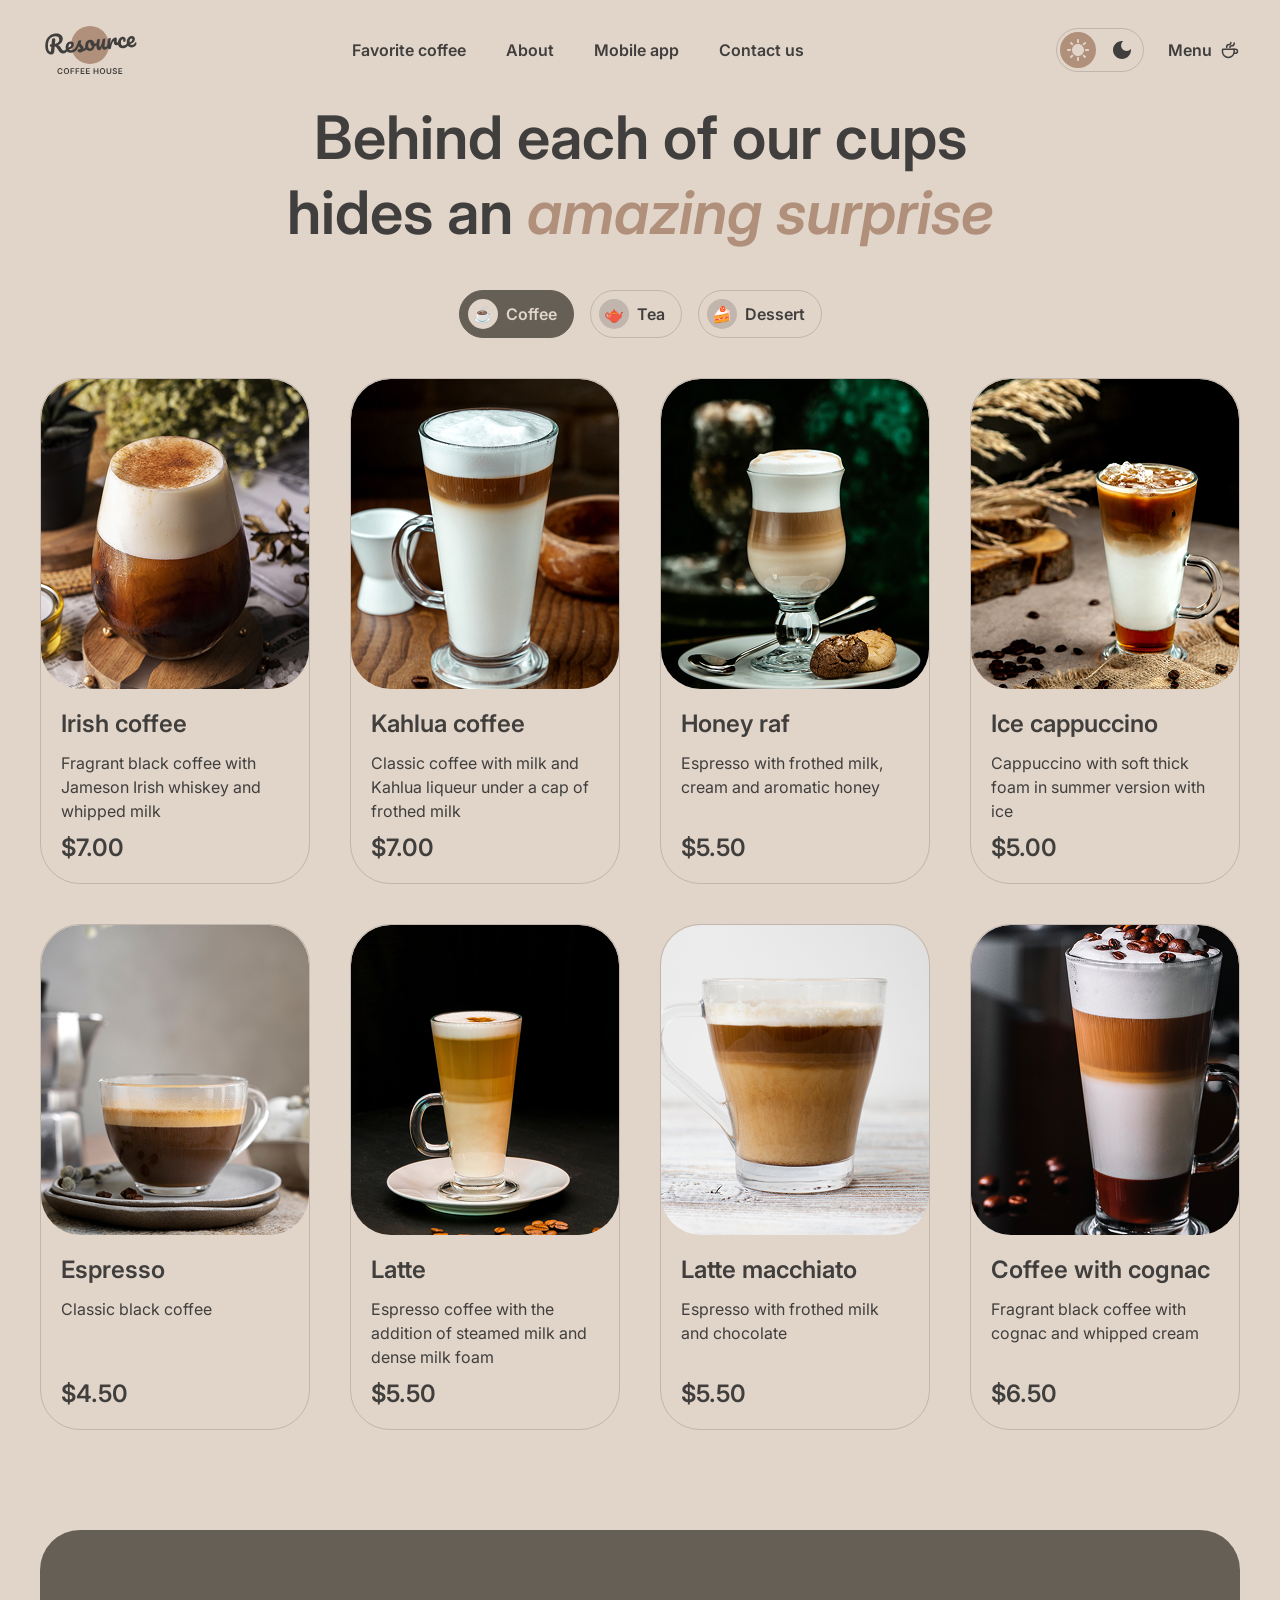
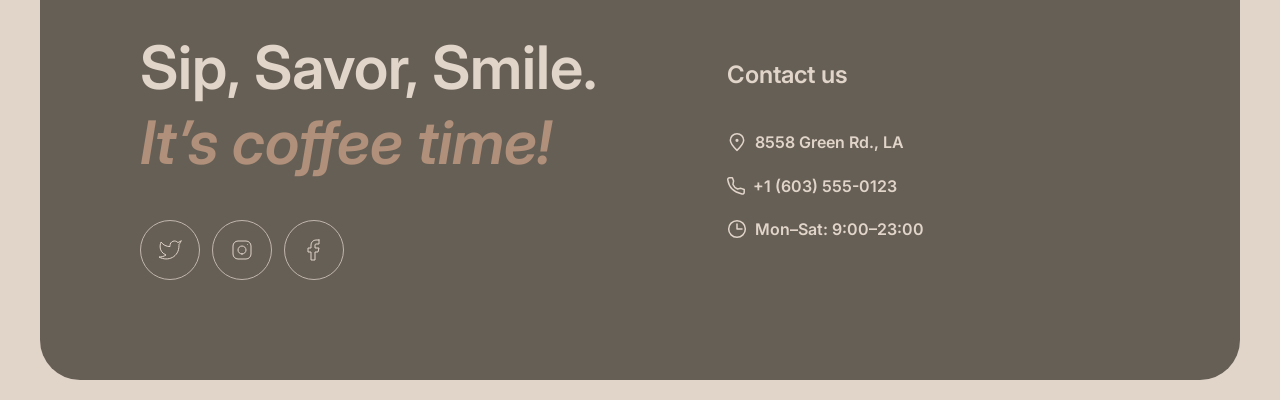
==== coffee.html @ 19d577c6 "fix: adaptability" ====
<!doctype html>
<html lang="ru" data-theme="light">
  <head>
    <meta charset="UTF-8" />
    <meta name="viewport" content="width=device-width, initial-scale=1.0" />
    <title>Coffee House</title>
    <script src="./script.js"></script>
    <link
      href="https://fonts.googleapis.com/css2?family=Inter:wght@400;600&family=Playfair+Display:ital,wght@1,500;1,600&display=swap"
      rel="stylesheet"
    />
    <link rel="stylesheet" href="./css/style.css" />
  </head>
  <body>
    <div class="container">
      <header class="header">
        <div class="header-menu">
          <div class="logo">
            <a href="./index.html">
              <img src="./img/logo.svg" class="light" alt="Coffee House Logo" />
              <img
                src="./img/logo-dark.svg"
                class="dark"
                alt="Coffee House Logo"
              />
            </a>
          </div>

          <nav>
            <ul class="nav">
              <li><a class="link" href="./index.html">Favorite coffee</a></li>
              <li><a class="link" href="./index.html#about">About</a></li>
              <li><a class="link" href="./index.html#mobile">Mobile app</a></li>
              <li>
                <a class="link" href="./index.html#contacts">Contact us</a>
              </li>
            </ul>
          </nav>

          <div class="actions">
            <button
              class="theme-switch"
              id="theme-switch"
              aria-label="Toggle theme"
            >
              <img
                src="./img/Theme-switch.svg"
                class="light"
                alt="switch"
                aria-hidden="true"
              />
              <img
                src="./img/dark-border-primary.svg"
                class="dark"
                alt="switch"
                aria-hidden="true"
              />
            </button>
            <a href="./coffee.html" class="coffee-menu">
              <span>Menu</span>
              <img src="./img/coffee-cup.svg" class="light" alt="Menu" />
              <img src="./img/coffee-dark.svg" class="dark" alt="Menu" />
            </a>
            <div class="coffee-menu-burger">
              <img src="./img/menu.svg" alt="menu" />
            </div>
          </div>
        </div>
      </header>

      <main>
        <section class="menu-section">
          <h2 class="menu-title">
            Behind each of our cups hides an
            <span class="menu-accent">amazing surprise</span>
          </h2>

          <ul class="menu-tabs">
            <li>
              <a class="tab-btn active" href="./coffee.html">
                <span class="tab-icon">☕️</span>
                <span class="tab-text">Coffee</span>
              </a>
            </li>
            <li>
              <a class="tab-btn" href="./tea.html">
                <span class="tab-icon">🫖</span>
                <span class="tab-text">Tea</span>
              </a>
            </li>
            <li>
              <a class="tab-btn" href="./dessert.html">
                <span class="tab-icon">🍰</span>
                <span class="tab-text">Dessert</span>
              </a>
            </li>
          </ul>

          <div class="menu-card">
            <article class="card">
              <div class="card-img-wrapper">
                <img src="./img/coffee-1.jpg" alt="Irish coffee" />
              </div>
              <div class="card-content">
                <h3 class="card-title">Irish coffee</h3>
                <p class="card-description">
                  Fragrant black coffee with Jameson Irish whiskey and whipped
                  milk
                </p>
                <div class="card-price">$7.00</div>
              </div>
            </article>

            <article class="card">
              <div class="card-img-wrapper">
                <img src="./img/coffee-2.jpg" alt="Kahlua coffee" />
              </div>
              <div class="card-content">
                <h3 class="card-title">Kahlua coffee</h3>
                <p class="card-description">
                  Classic coffee with milk and Kahlua liqueur under a cap of
                  frothed milk
                </p>
                <div class="card-price">$7.00</div>
              </div>
            </article>

            <article class="card">
              <div class="card-img-wrapper">
                <img src="./img/coffee-3.jpg" alt="Honey raf" />
              </div>
              <div class="card-content">
                <h3 class="card-title">Honey raf</h3>
                <p class="card-description">
                  Espresso with frothed milk, cream and aromatic honey
                </p>
                <div class="card-price">$5.50</div>
              </div>
            </article>

            <article class="card">
              <div class="card-img-wrapper">
                <img src="./img/coffee-4.jpg" alt="Ice cappuccino" />
              </div>
              <div class="card-content">
                <h3 class="card-title">Ice cappuccino</h3>
                <p class="card-description">
                  Cappuccino with soft thick foam in summer version with ice
                </p>
                <div class="card-price">$5.00</div>
              </div>
            </article>

            <article class="card card-none">
              <div class="card-img-wrapper">
                <img src="./img/coffee-5.jpg" alt="Espresso" />
              </div>
              <div class="card-content">
                <h3 class="card-title">Espresso</h3>
                <p class="card-description">Classic black coffee</p>
                <div class="card-price">$4.50</div>
              </div>
            </article>

            <article class="card card-none">
              <div class="card-img-wrapper">
                <img src="./img/coffee-6.jpg" alt="Latte" />
              </div>
              <div class="card-content">
                <h3 class="card-title">Latte</h3>
                <p class="card-description">
                  Espresso coffee with the addition of steamed milk and dense
                  milk foam
                </p>
                <div class="card-price">$5.50</div>
              </div>
            </article>

            <article class="card card-none">
              <div class="card-img-wrapper">
                <img src="./img/coffee-7.jpg" alt="Latte macchiato" />
              </div>
              <div class="card-content">
                <h3 class="card-title">Latte macchiato</h3>
                <p class="card-description">
                  Espresso with frothed milk and chocolate
                </p>
                <div class="card-price">$5.50</div>
              </div>
            </article>

            <article class="card card-none">
              <div class="card-img-wrapper">
                <img src="./img/coffee-8.jpg" alt="Coffee with cognac" />
              </div>
              <div class="card-content">
                <h3 class="card-title">Coffee with cognac</h3>
                <p class="card-description">
                  Fragrant black coffee with cognac and whipped cream
                </p>
                <div class="card-price">$6.50</div>
              </div>
            </article>
          </div>
          <img class="button-add" src="./img/button-icon-dark.svg" alt="button" />
        </section>
      </main>

      <footer class="footer" id="contacts">
        <div class="footer__container">
          <div class="footer__offer">
            <h2 class="footer-title">
              Sip, Savor, Smile. <br />
              <span class="footer-accent">It’s coffee time!</span>
            </h2>

            <div class="footer__socials">
              <a href="https://twitter.com" target="_blank" class="social-link">
                <img src="./img/tw.svg" alt="twitter" />
              </a>
              <a
                href="https://instagram.com"
                target="_blank"
                class="social-link"
              >
                <img src="./img/in.svg" alt="instagram" />
              </a>
              <a
                href="https://facebook.com"
                target="_blank"
                class="social-link"
              >
                <img src="./img/fb.svg" alt="facebook" />
              </a>
            </div>
          </div>

          <div class="footer__contacts">
            <h3 class="footer__subtitle">Contact us</h3>

            <ul class="footer__list">
              <li>
                <a
                  href="https://maps.google.com"
                  target="_blank"
                  class="footer__link"
                >
                  <img src="./img/pin-alt.svg" alt="maps" />
                  <span>8558 Green Rd., LA</span>
                </a>
              </li>
              <li>
                <a href="tel:+16035550123" class="footer__link">
                  <img src="./img/tel.svg" alt="tel" />
                  <span>+1 (603) 555-0123</span>
                </a>
              </li>
              <li>
                <div class="footer__link">
                  <img src="./img/clock.svg" alt="clock" />
                  <span>Mon–Sat: 9:00–23:00</span>
                </div>
              </li>
            </ul>
          </div>
        </div>
      </footer>
    </div>
  </body>
</html>
---- css/style.css ----
@import url("reset.css");
@import url("variables.css");
@import url("header.css");
@import url("slider.css");
@import url("about.css");
@import url("download.css");
@import url("footer.css");
@import url("menu.css");



body {
  background-color: var(--bg-page);
  color: var(--text-primary);
  line-height: 1.5;
}

.container {
  max-width: 1440px;
  min-width: 380px;
  margin: 0 auto;
  padding: 20px 40px;
}

@media (max-width: 480px) {
  .container {
    padding: 20px 16px;
  }
}
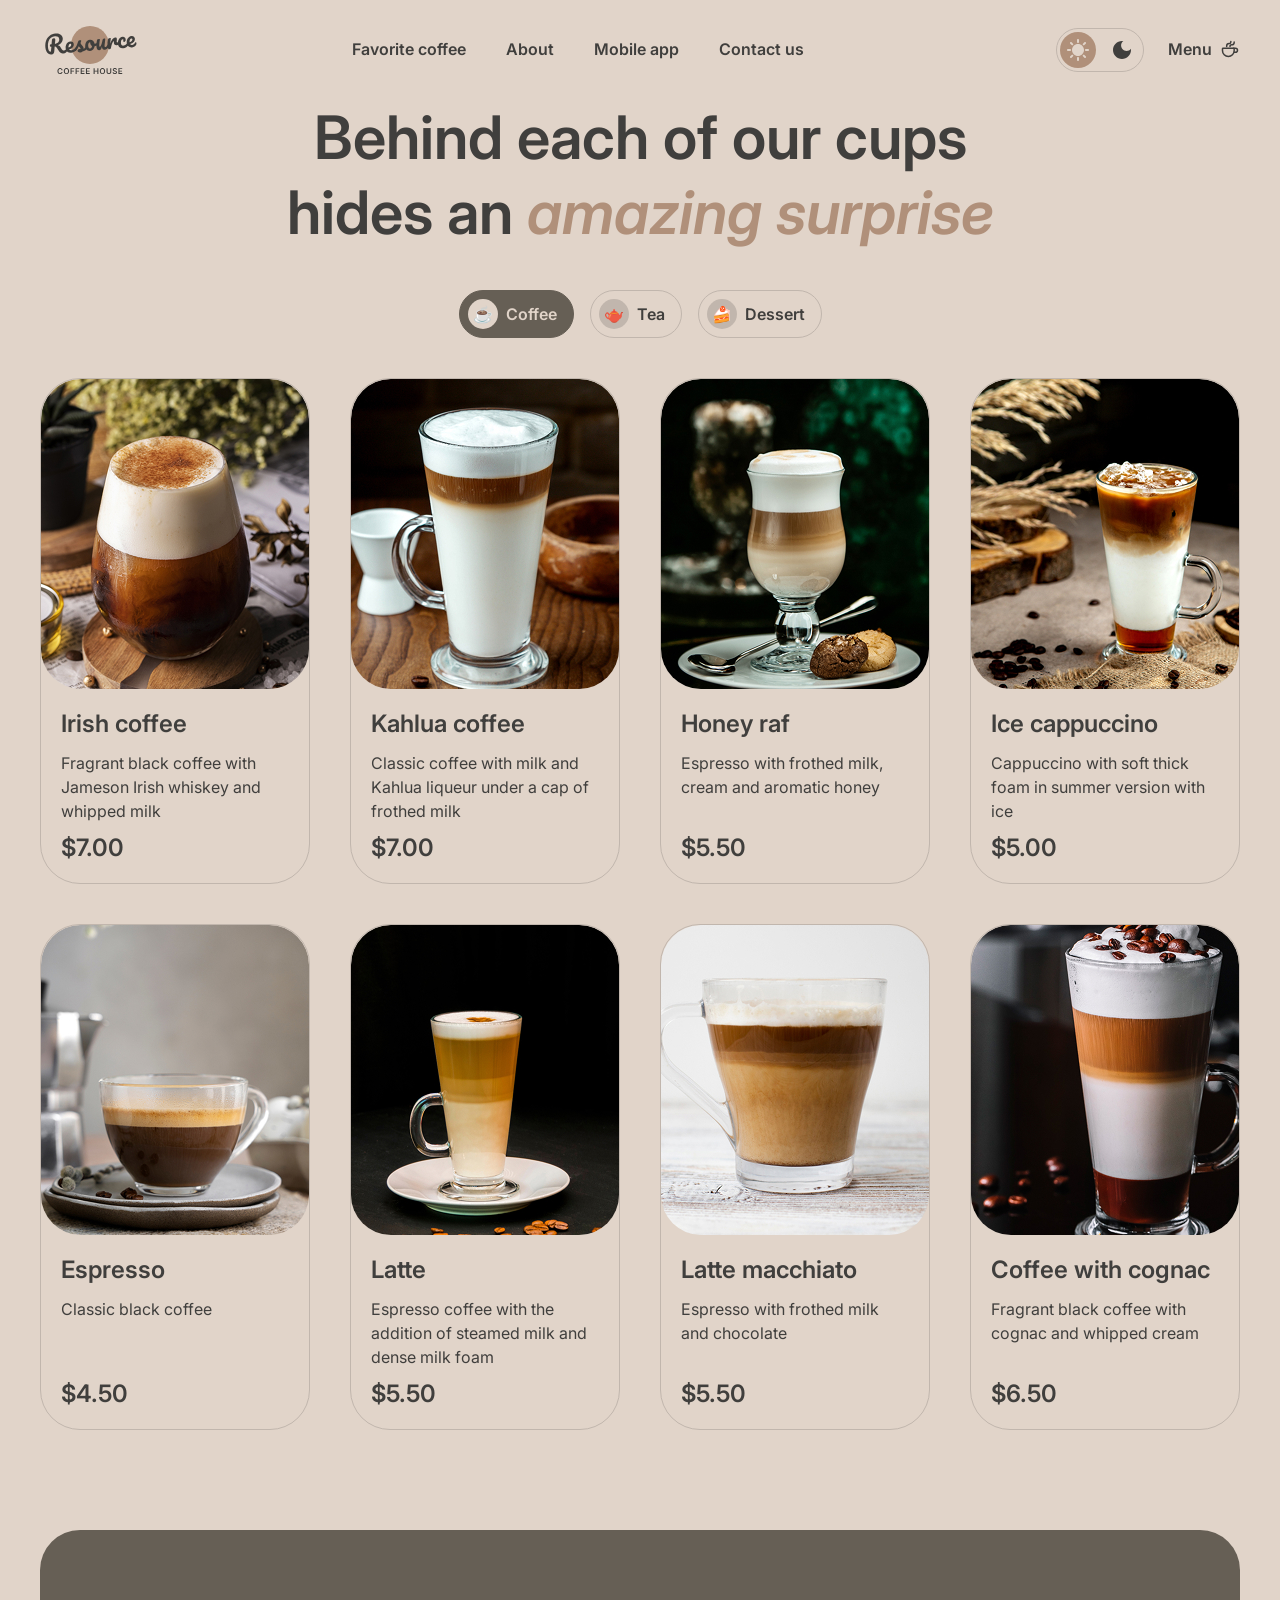
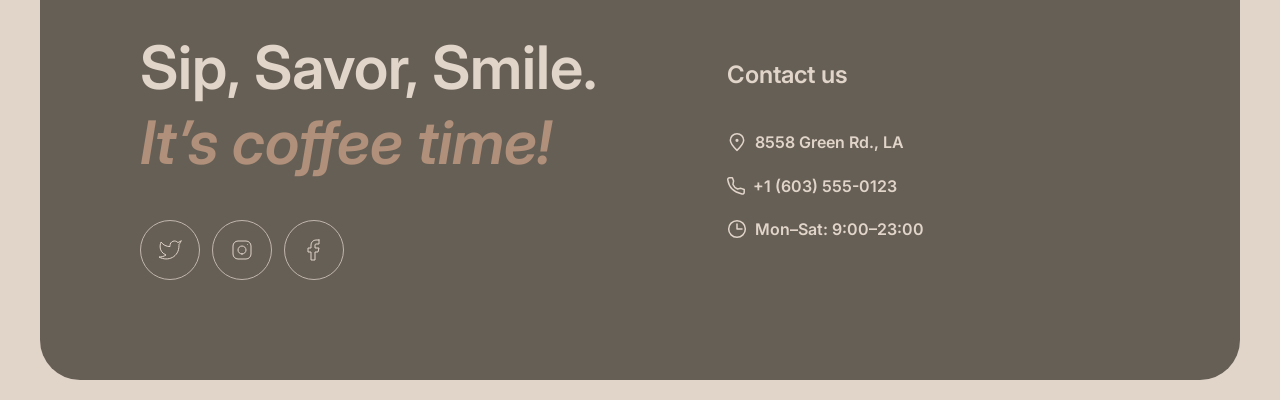
==== commit 83074350: "fix: hover link" ====
--- a/coffee.html
+++ b/coffee.html
@@ -28,11 +28,11 @@
 
           <nav>
             <ul class="nav">
-              <li><a class="link" href="./index.html">Favorite coffee</a></li>
-              <li><a class="link" href="./index.html#about">About</a></li>
-              <li><a class="link" href="./index.html#mobile">Mobile app</a></li>
-              <li>
-                <a class="link" href="./index.html#contacts">Contact us</a>
+              <li><a class="link hover" href="./index.html">Favorite coffee</a></li>
+              <li><a class="link hover" href="./index.html#about">About</a></li>
+              <li><a class="link hover" href="./index.html#mobile">Mobile app</a></li>
+              <li>
+                <a class="link hover" href="./index.html#contacts">Contact us</a>
               </li>
             </ul>
           </nav>
@@ -56,13 +56,23 @@
                 aria-hidden="true"
               />
             </button>
-            <a href="./coffee.html" class="coffee-menu">
+            <a href="./coffee.html" class="coffee-menu hover">
               <span>Menu</span>
-              <img src="./img/coffee-cup.svg" class="light" alt="Menu" />
-              <img src="./img/coffee-dark.svg" class="dark" alt="Menu" />
+              <img
+                src="./img/coffee-cup.svg"
+                class="light"
+                alt="Menu"
+                aria-hidden="true"
+              />
+              <img
+                src="./img/coffee-dark.svg"
+                class="dark"
+                alt="Menu"
+                aria-hidden="true"
+              />
             </a>
             <div class="coffee-menu-burger">
-              <img src="./img/menu.svg" alt="menu" />
+              <img src="./img/menu.svg" alt="menu" aria-hidden="true" />
             </div>
           </div>
         </div>
@@ -70,10 +80,10 @@
 
       <main>
         <section class="menu-section">
-          <h2 class="menu-title">
+          <h1 class="menu-title">
             Behind each of our cups hides an
             <span class="menu-accent">amazing surprise</span>
-          </h2>
+          </h1>
 
           <ul class="menu-tabs">
             <li>
@@ -102,7 +112,7 @@
                 <img src="./img/coffee-1.jpg" alt="Irish coffee" />
               </div>
               <div class="card-content">
-                <h3 class="card-title">Irish coffee</h3>
+                <h2 class="card-title">Irish coffee</h2>
                 <p class="card-description">
                   Fragrant black coffee with Jameson Irish whiskey and whipped
                   milk
@@ -116,7 +126,7 @@
                 <img src="./img/coffee-2.jpg" alt="Kahlua coffee" />
               </div>
               <div class="card-content">
-                <h3 class="card-title">Kahlua coffee</h3>
+                <h2 class="card-title">Kahlua coffee</h2>
                 <p class="card-description">
                   Classic coffee with milk and Kahlua liqueur under a cap of
                   frothed milk
@@ -130,7 +140,7 @@
                 <img src="./img/coffee-3.jpg" alt="Honey raf" />
               </div>
               <div class="card-content">
-                <h3 class="card-title">Honey raf</h3>
+                <h2 class="card-title">Honey raf</h2>
                 <p class="card-description">
                   Espresso with frothed milk, cream and aromatic honey
                 </p>
@@ -143,7 +153,7 @@
                 <img src="./img/coffee-4.jpg" alt="Ice cappuccino" />
               </div>
               <div class="card-content">
-                <h3 class="card-title">Ice cappuccino</h3>
+                <h2 class="card-title">Ice cappuccino</h2>
                 <p class="card-description">
                   Cappuccino with soft thick foam in summer version with ice
                 </p>
@@ -156,7 +166,7 @@
                 <img src="./img/coffee-5.jpg" alt="Espresso" />
               </div>
               <div class="card-content">
-                <h3 class="card-title">Espresso</h3>
+                <h2 class="card-title">Espresso</h2>
                 <p class="card-description">Classic black coffee</p>
                 <div class="card-price">$4.50</div>
               </div>
@@ -167,7 +177,7 @@
                 <img src="./img/coffee-6.jpg" alt="Latte" />
               </div>
               <div class="card-content">
-                <h3 class="card-title">Latte</h3>
+                <h2 class="card-title">Latte</h2>
                 <p class="card-description">
                   Espresso coffee with the addition of steamed milk and dense
                   milk foam
@@ -181,7 +191,7 @@
                 <img src="./img/coffee-7.jpg" alt="Latte macchiato" />
               </div>
               <div class="card-content">
-                <h3 class="card-title">Latte macchiato</h3>
+                <h2 class="card-title">Latte macchiato</h2>
                 <p class="card-description">
                   Espresso with frothed milk and chocolate
                 </p>
@@ -194,7 +204,7 @@
                 <img src="./img/coffee-8.jpg" alt="Coffee with cognac" />
               </div>
               <div class="card-content">
-                <h3 class="card-title">Coffee with cognac</h3>
+                <h2 class="card-title">Coffee with cognac</h2>
                 <p class="card-description">
                   Fragrant black coffee with cognac and whipped cream
                 </p>
@@ -202,7 +212,12 @@
               </div>
             </article>
           </div>
-          <img class="button-add" src="./img/button-icon-dark.svg" alt="button" />
+          <img
+            class="button-add"
+            src="./img/button-icon-dark.svg"
+            alt="button"
+            aria-hidden="true"
+          />
         </section>
       </main>
 
@@ -236,21 +251,21 @@
           </div>
 
           <div class="footer__contacts">
-            <h3 class="footer__subtitle">Contact us</h3>
+            <h2 class="footer__subtitle">Contact us</h2>
 
             <ul class="footer__list">
               <li>
                 <a
                   href="https://maps.google.com"
                   target="_blank"
-                  class="footer__link"
+                  class="footer__link hover"
                 >
                   <img src="./img/pin-alt.svg" alt="maps" />
                   <span>8558 Green Rd., LA</span>
                 </a>
               </li>
               <li>
-                <a href="tel:+16035550123" class="footer__link">
+                <a href="tel:+16035550123" class="footer__link  hover">
                   <img src="./img/tel.svg" alt="tel" />
                   <span>+1 (603) 555-0123</span>
                 </a>
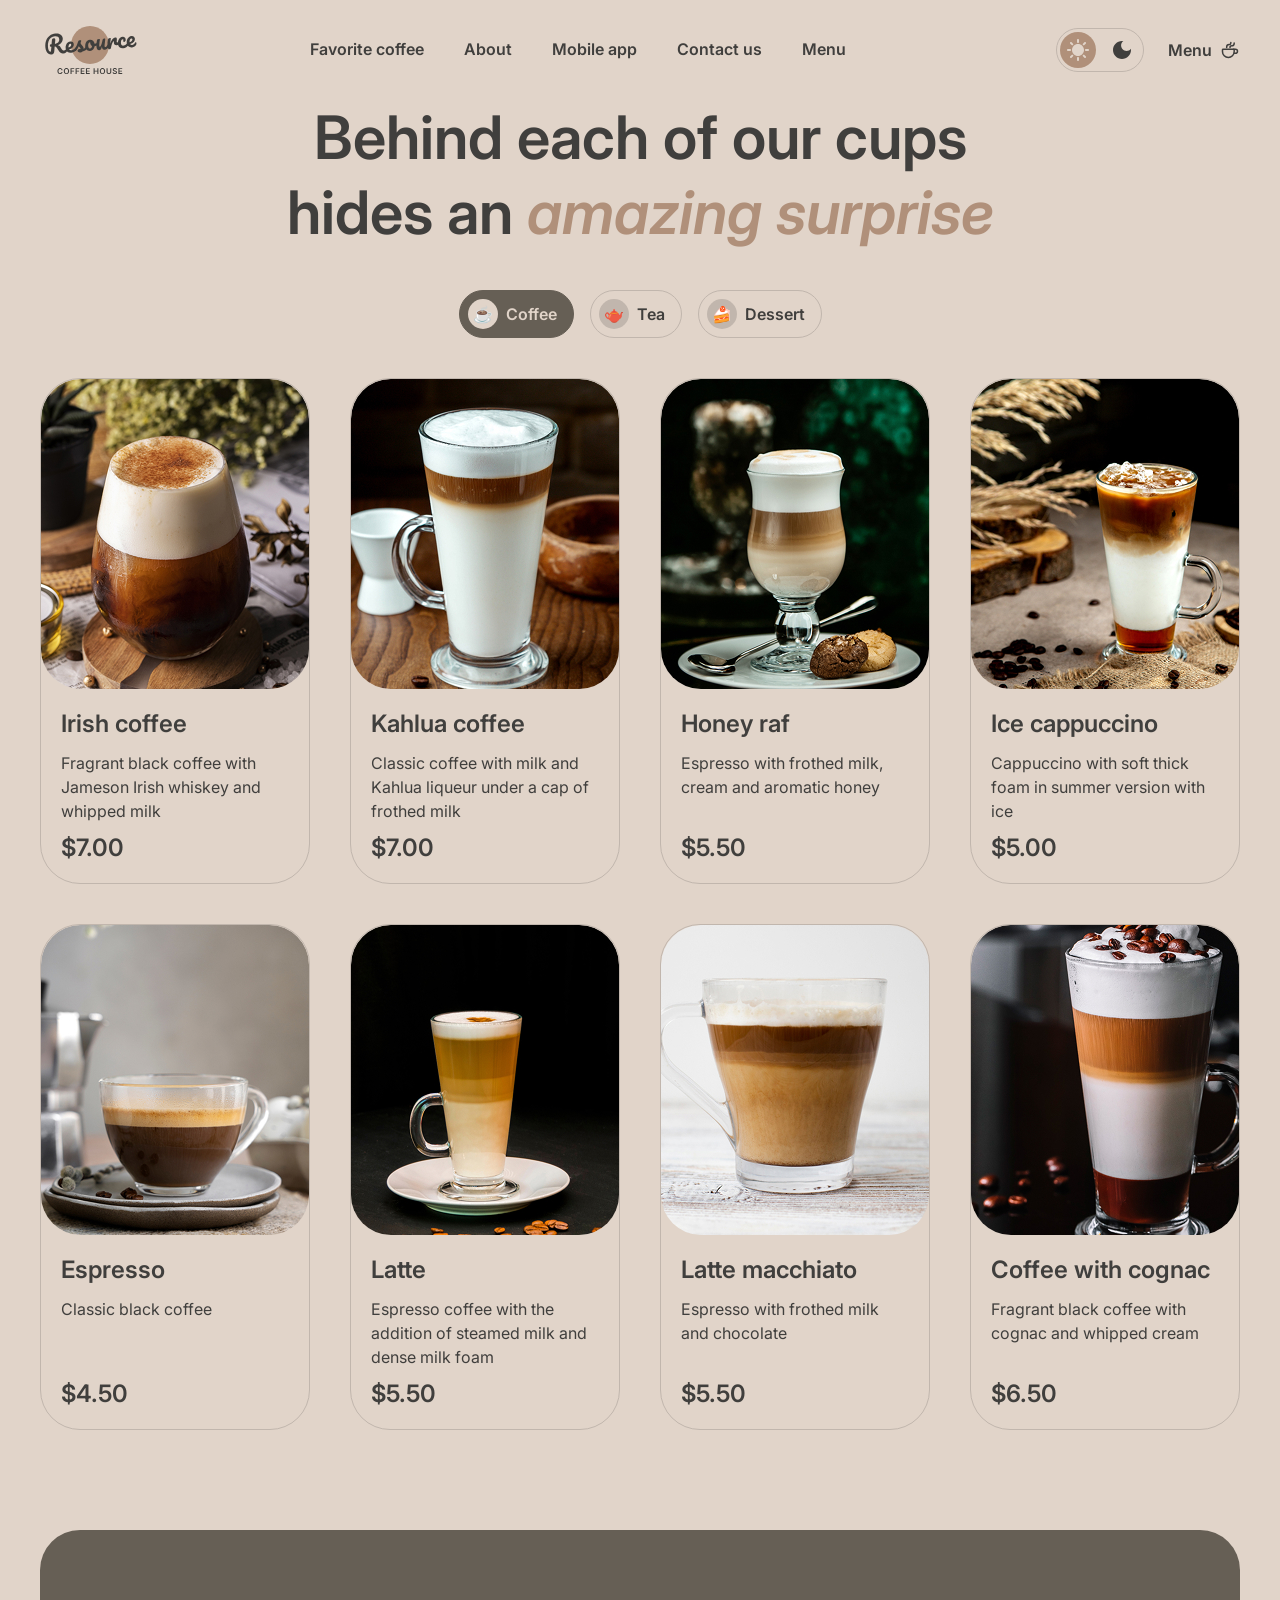
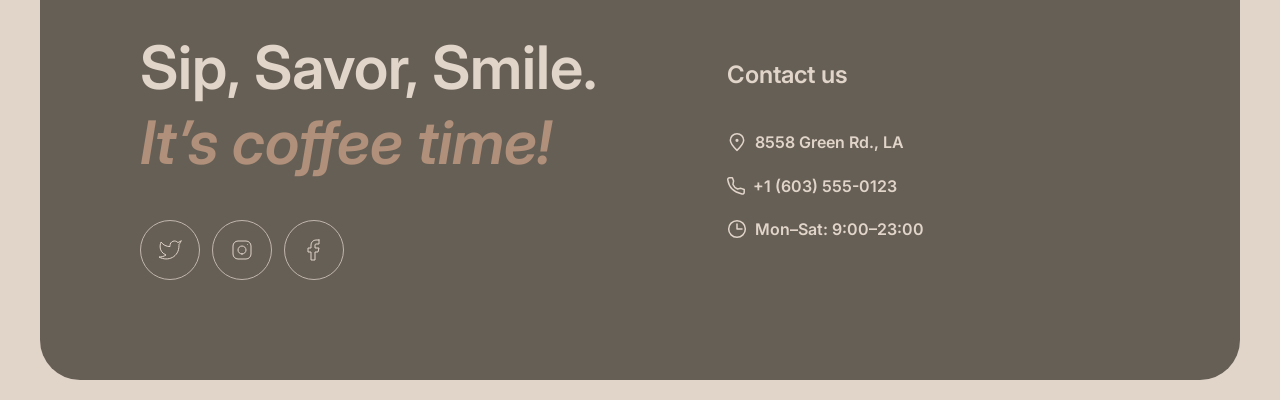
==== commit 53d82f53: "add: favicon" ====
--- a/coffee.html
+++ b/coffee.html
@@ -10,6 +10,7 @@
       rel="stylesheet"
     />
     <link rel="stylesheet" href="./css/style.css" />
+    <link rel="icon" type="image/svg+xml" href="./img/favicon.svg" />
   </head>
   <body>
     <div class="container">
@@ -28,11 +29,20 @@
 
           <nav>
             <ul class="nav">
-              <li><a class="link hover" href="./index.html">Favorite coffee</a></li>
+              <li>
+                <a class="link hover" href="./index.html">Favorite coffee</a>
+              </li>
               <li><a class="link hover" href="./index.html#about">About</a></li>
-              <li><a class="link hover" href="./index.html#mobile">Mobile app</a></li>
-              <li>
-                <a class="link hover" href="./index.html#contacts">Contact us</a>
+              <li>
+                <a class="link hover" href="./index.html#mobile">Mobile app</a>
+              </li>
+              <li>
+                <a class="link hover" href="./index.html#contacts"
+                  >Contact us</a
+                >
+              </li>
+              <li>
+                <a class="link hover" href="./coffee.html">Menu</a>
               </li>
             </ul>
           </nav>
@@ -56,7 +66,7 @@
                 aria-hidden="true"
               />
             </button>
-            <a href="./coffee.html" class="coffee-menu hover">
+            <a href="./coffee.html" class="coffee-menu">
               <span>Menu</span>
               <img
                 src="./img/coffee-cup.svg"
@@ -258,14 +268,14 @@
                 <a
                   href="https://maps.google.com"
                   target="_blank"
-                  class="footer__link hover"
+                  class="footer__link"
                 >
-                  <img src="./img/pin-alt.svg" alt="maps" />
+                  <img src="./img/pin-alt.svg" alt="maps hover" />
                   <span>8558 Green Rd., LA</span>
                 </a>
               </li>
               <li>
-                <a href="tel:+16035550123" class="footer__link  hover">
+                <a href="tel:+16035550123" class="footer__link hover">
                   <img src="./img/tel.svg" alt="tel" />
                   <span>+1 (603) 555-0123</span>
                 </a>
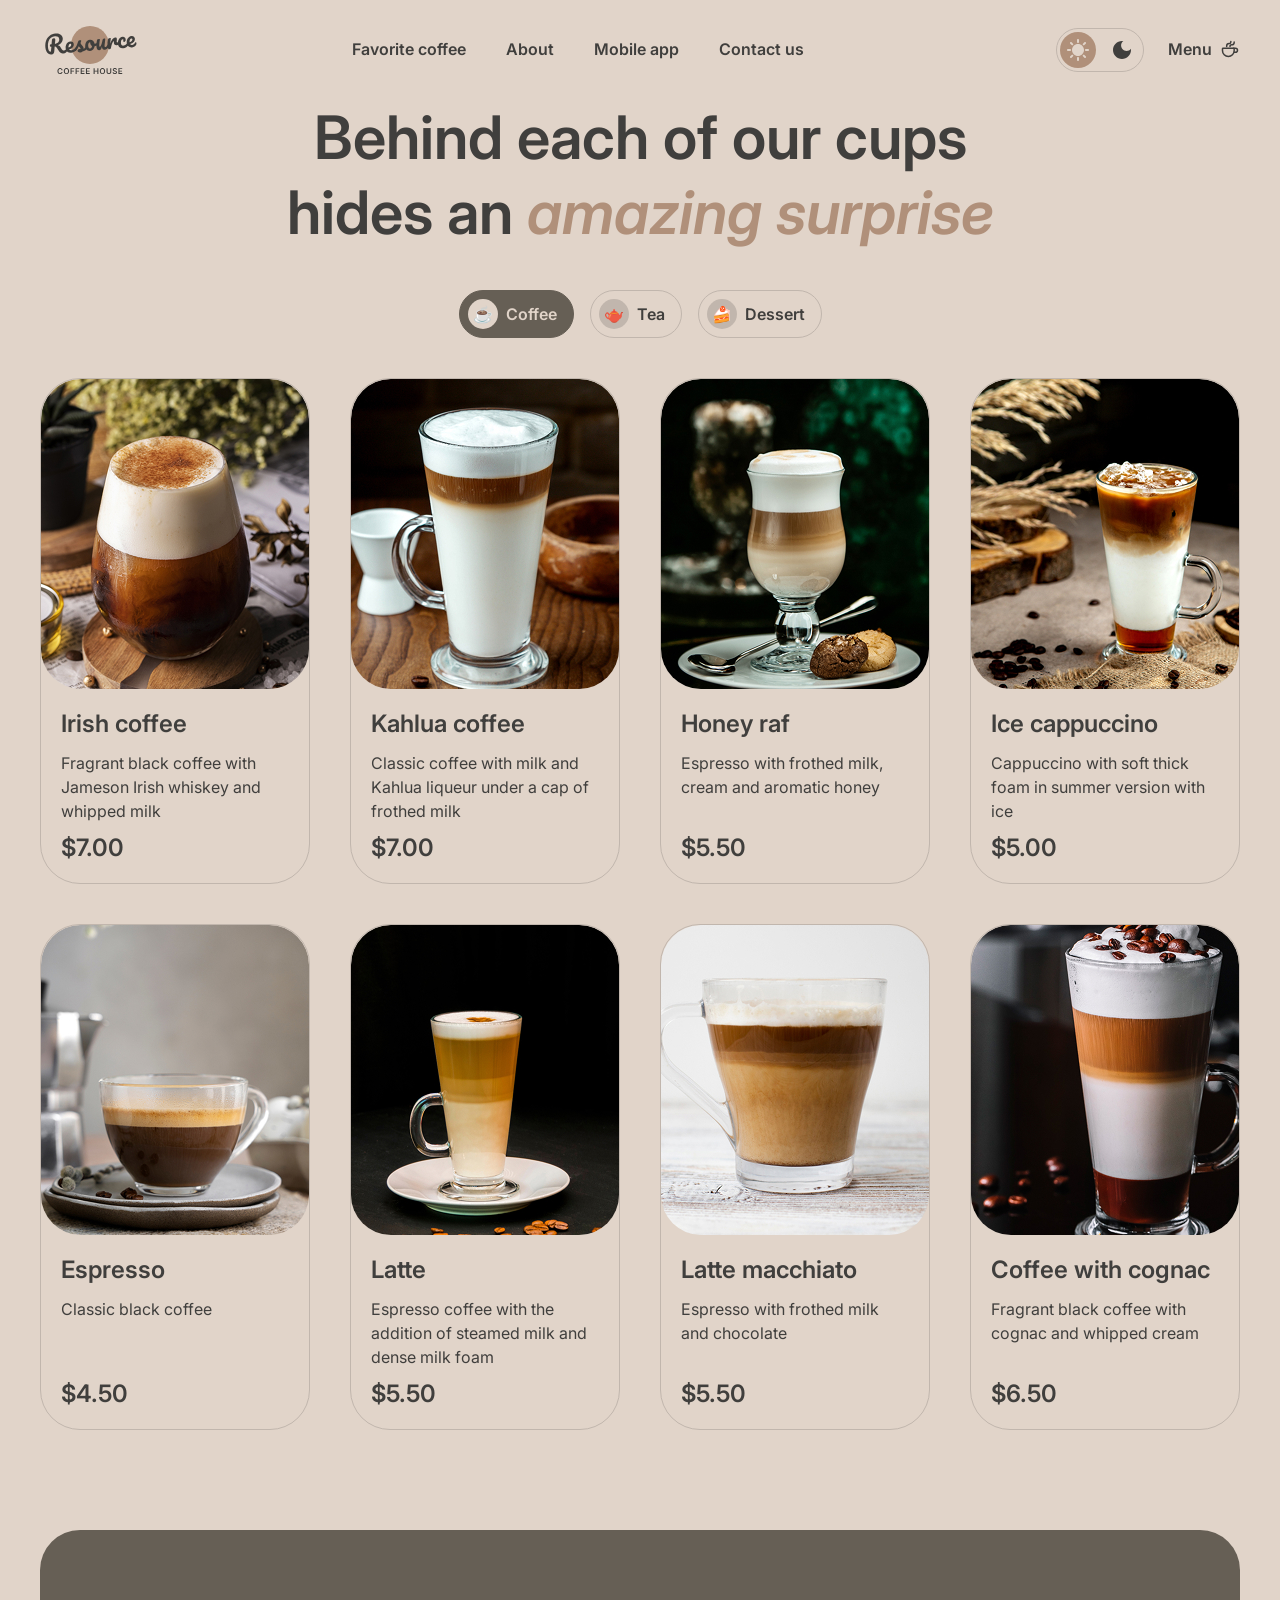
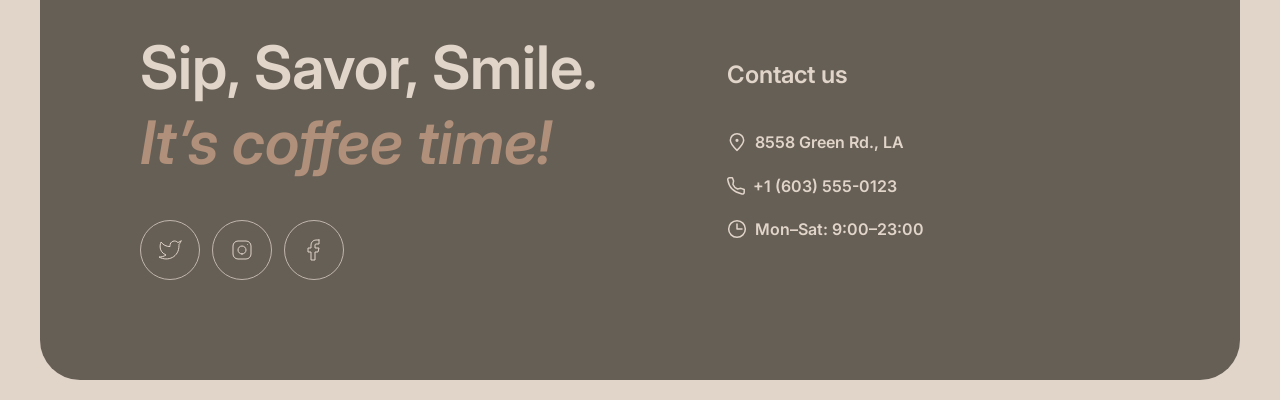
==== commit c0e9a1a2: "add: favicon" ====
--- a/coffee.html
+++ b/coffee.html
@@ -41,9 +41,6 @@
                   >Contact us</a
                 >
               </li>
-              <li>
-                <a class="link hover" href="./coffee.html">Menu</a>
-              </li>
             </ul>
           </nav>
 
@@ -66,7 +63,7 @@
                 aria-hidden="true"
               />
             </button>
-            <a href="./coffee.html" class="coffee-menu">
+            <a href="./coffee.html" class="coffee-menu hover">
               <span>Menu</span>
               <img
                 src="./img/coffee-cup.svg"
@@ -268,9 +265,9 @@
                 <a
                   href="https://maps.google.com"
                   target="_blank"
-                  class="footer__link"
+                  class="footer__link hover"
                 >
-                  <img src="./img/pin-alt.svg" alt="maps hover" />
+                  <img src="./img/pin-alt.svg" alt="maps" />
                   <span>8558 Green Rd., LA</span>
                 </a>
               </li>
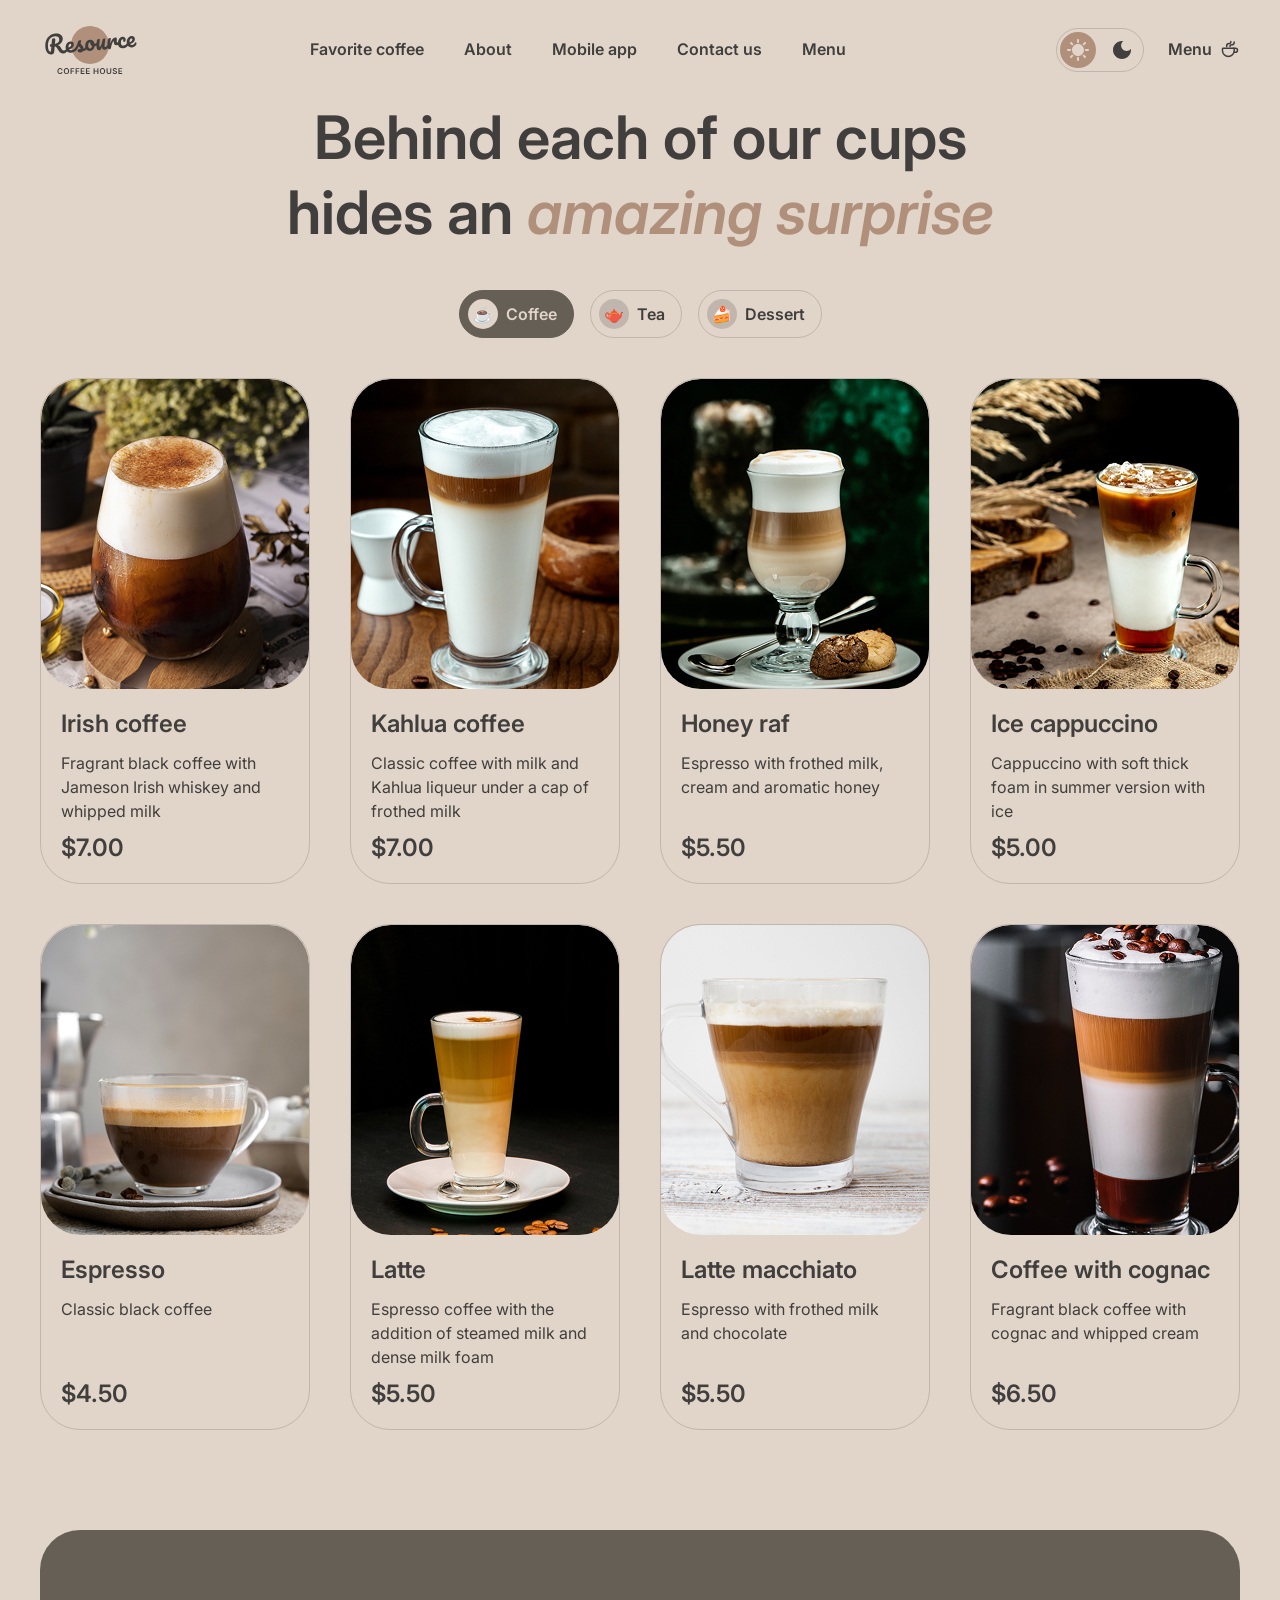
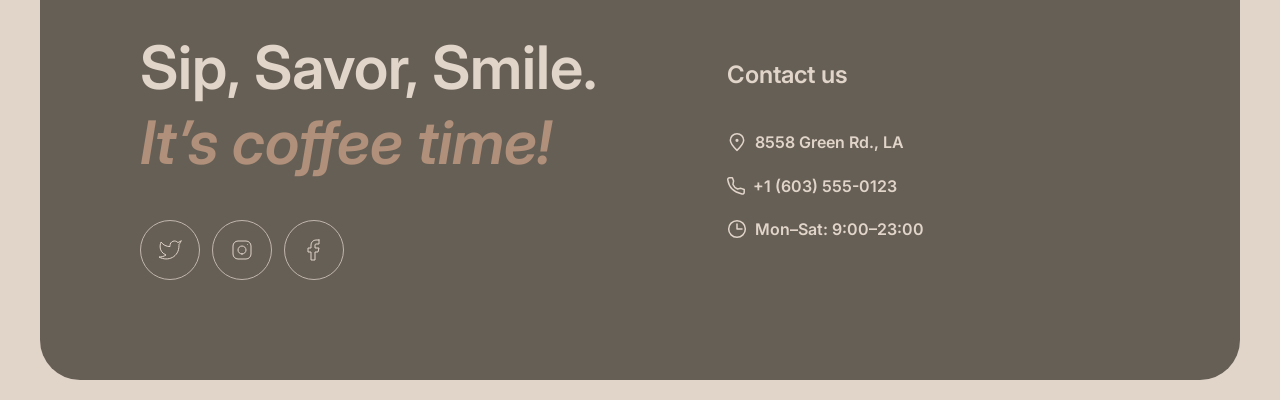
==== commit 4aad7db9: "add: hove link" ====
--- a/coffee.html
+++ b/coffee.html
@@ -41,6 +41,9 @@
                   >Contact us</a
                 >
               </li>
+              <li>
+                <a class="link hover" href="./coffee.html">Menu</a>
+              </li>
             </ul>
           </nav>
 
@@ -267,7 +270,7 @@
                   target="_blank"
                   class="footer__link hover"
                 >
-                  <img src="./img/pin-alt.svg" alt="maps" />
+                  <img src="./img/pin-alt.svg" alt="maps hover" />
                   <span>8558 Green Rd., LA</span>
                 </a>
               </li>
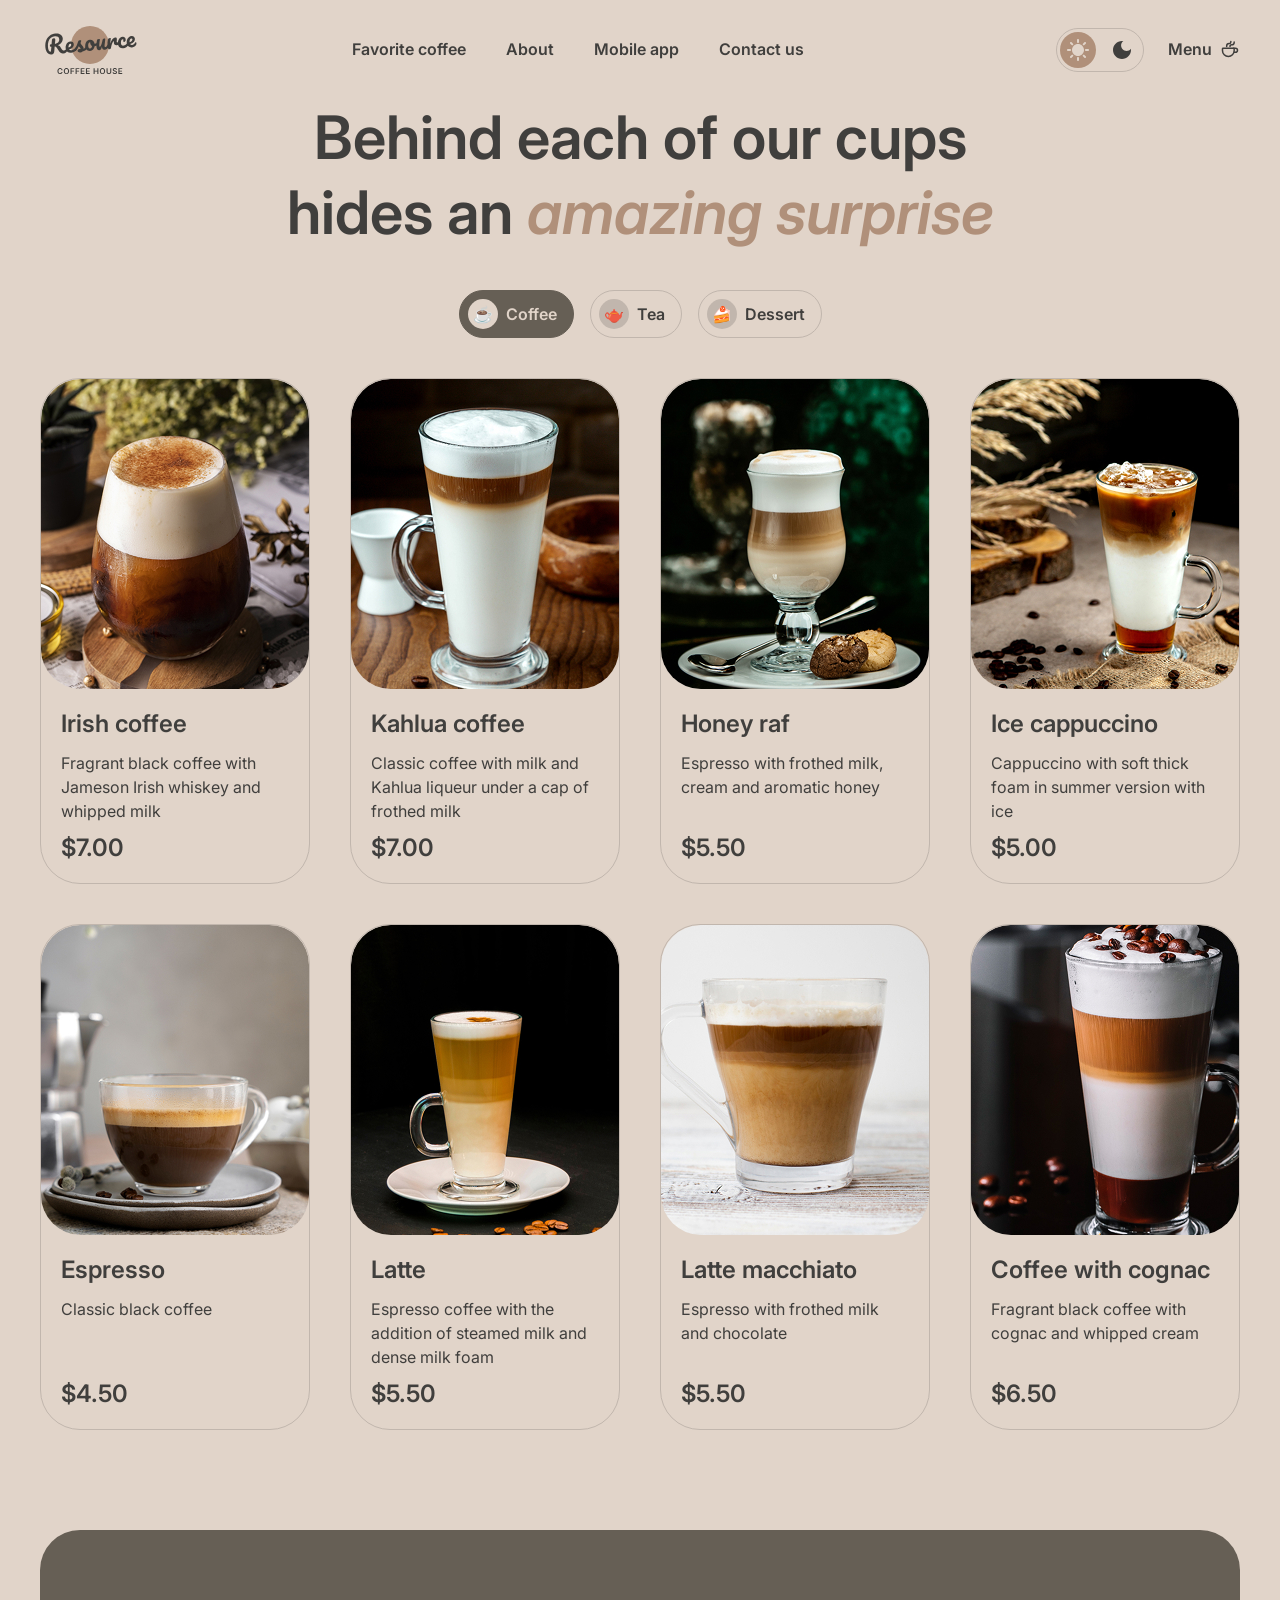
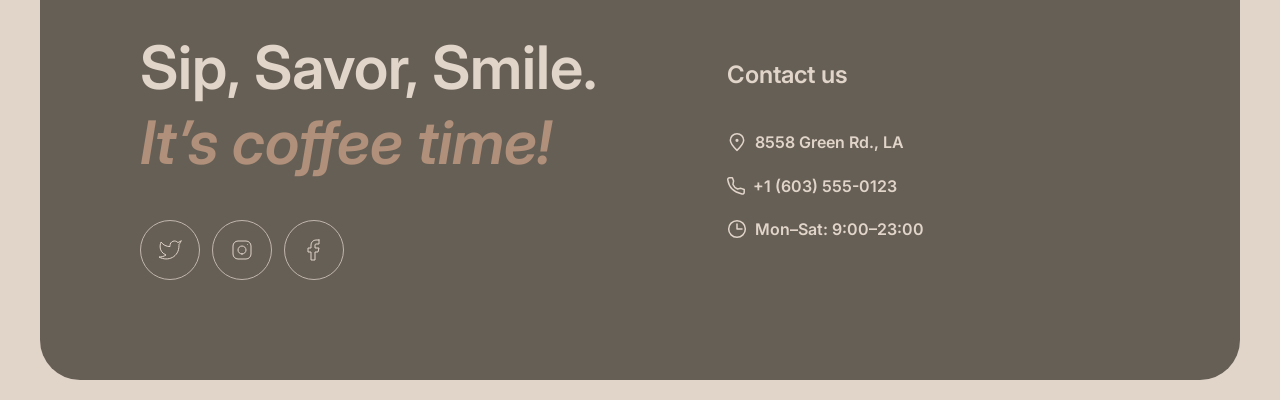
==== commit edb30874: "fix: del link coffee" ====
--- a/coffee.html
+++ b/coffee.html
@@ -41,9 +41,6 @@
                   >Contact us</a
                 >
               </li>
-              <li>
-                <a class="link hover" href="./coffee.html">Menu</a>
-              </li>
             </ul>
           </nav>
 
